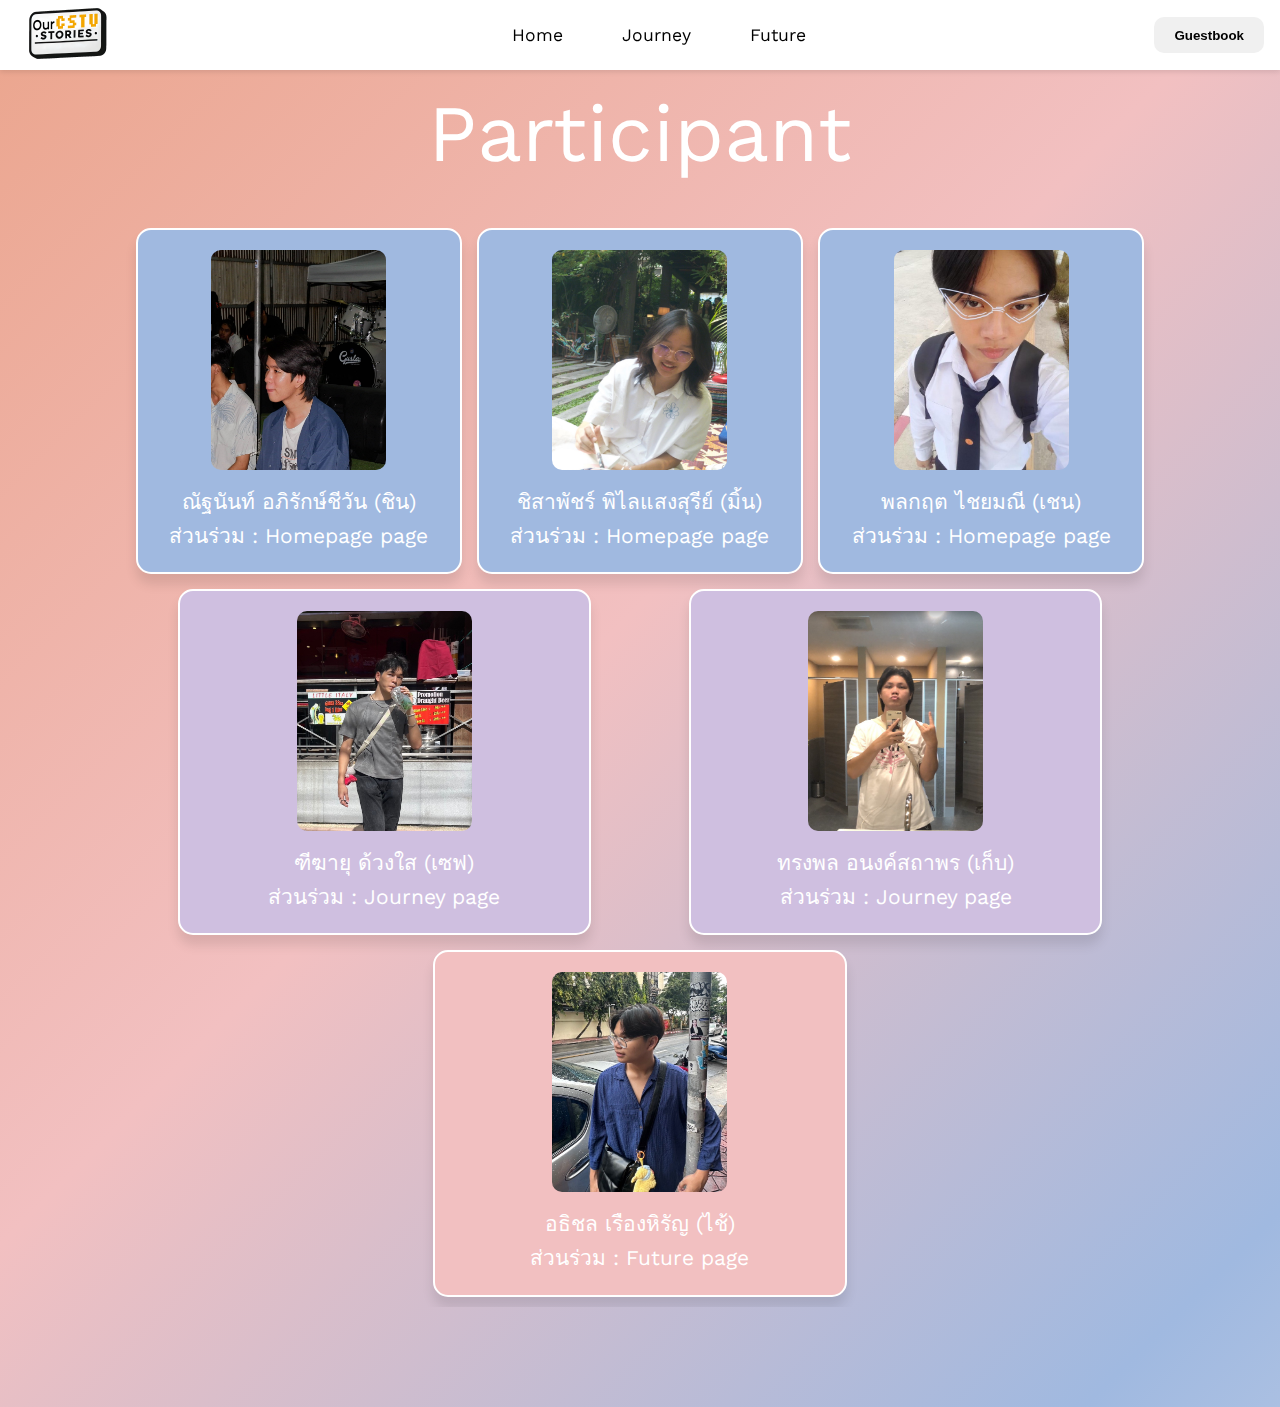
==== index.html @ 441b0a0b "Complete guestbook in Mobile device(add card method)" ====
<!DOCTYPE html>
<html lang="en">

<head>
  <meta charset="UTF-8">
  <meta name="viewport" content="width=device-width, initial-scale=1.0">
  <title>Our CSTU Stories</title>
  <link rel="stylesheet" href="./home.css">
  <link rel="icon" href="./recources/CSTUStory.png" type="image/png">
</head>

<body>
  <header class="nav">
    <img src="./recources/CSTUStory.png " alt="CSTUStory logo" class="logo">
    <button class="hamburger" aria-label="Toggle navigation">
      <span></span>
      <span></span>
      <span></span>
    </button>
    <nav class="menu">
      <ul>
        <li><a href="index.html">Home</a></li>
        <li><a href="journey.html">Journey</a></li>
        <li><a href="future.html">Future</a></li>
      </ul>
      <button><a href="#">Guestbook</a></button>
    </nav>
  </header>


  <div class="button-container">
    <button id ="participant" >Participant</button>
    <button id="Guestbook" >Guestbook</button>
  </div>

  <div class="title">
    <p>Participant</p>
  </div>

  <div class="slider-container">
    <div class="card-wrapper">
      <div class="card">
        <img src="recources/chin_pic.png" alt="chin_pic">
        <div class="name">
          <p>ณัฐนันท์ อภิรักษ์ชีวัน (ชิน)
            <br> ส่วนร่วม : Homepage page
          </p>
        </div>
      </div>
      <div class="card">
        <img src="recources/mint_pic.jpg" alt="mint_pic">
        <div class="name">
          <p>ชิสาพัชร์ พิไลแสงสุรีย์ (มิ้น)
            <br> ส่วนร่วม : Homepage page
          </p>
        </div>
      </div>
      <div class="card">
        <img src="recources/chain_pic.jpg" alt="chain_pic">
        <div class="name">
          <p>พลกฤต ไชยมณี (เชน)
            <br> ส่วนร่วม : Homepage page
          </p>
        </div>
      </div>

      <div class="card">
        <img src="recources/save_pic.jpg" alt="save_pic">
        <div class="name">
          <p>ฑีฆายุ ด้วงใส (เซฟ)
            <br> ส่วนร่วม : Journey page
          </p>
        </div>
      </div>
      <div class="card">
        <img src="recources/geb_pic.png" alt="geb_pic">
        <div class="name">
          <p>ทรงพล อนงค์สถาพร (เก็บ)
            <br> ส่วนร่วม : Journey page
          </p>
        </div>
      </div>
      <div class="card">
        <img src="recources/shai_pic.jpg" alt="shai_pic">
        <div class="name">
          <p>อธิชล เรืองหิรัญ (ไช้)
            <br> ส่วนร่วม : Future page
          </p>
        </div>
      </div>
      <div class="card">
        <img src="recources/nick_pic.jpg " alt="nick_pic">
        <div class="name">
          <p>พสชนัน ว่องไวคุณอนันต์ (นิค)
            <br> ส่วนร่วม : Future page
          </p>
        </div>
      </div>
      <div class="card">
        <form action="" method="">
          <legend>Guest Form</legend>
          <section>
            <label for="nameTh">Name-Surname:</label>
            <div>
              <input type="text" name="nameTh" id="nameTh" required placeholder="Name">
              <input type="text" name="surnameTh" id="surnameTh" required placeholder="Surname">
            </div>
          </section>
          <section>
            <label for="email">Email:</label>
            <input type="email" name="email" id="email" required placeholder="Your email address">
          </section>
          <section class="radios">
            <label for="userDevice">Your device:</label>
            <div class="radio-group">
              <label><input type="radio" name="userDevice" value="computer" checked> Desktop</label>
              <label><input type="radio" name="userDevice" value="tablet"> Tablet</label>
              <label><input type="radio" name="userDevice" value="smartphone"> Smartphone</label>
            </div>
          </section>
          <section>
            <label for="comment">Comment:</label>
            <textarea name="comment" id="comment" placeholder="Your comment(max-length 30 letters)" required maxlength="30"></textarea>
          </section>
          <div class="sub-container">
            <button type="submit">Submit</button>
          </div>
        </form>
      </div>
    </div>

    <div id="prev-btn" class="slide-btn">←</div>
    <div id="next-btn" class="slide-btn">→</div>
  </div>

  <script src="script.js"></script>

  <div class="spacer"></div>
</body>

</html>
---- home.css ----
@import url('https://fonts.googleapis.com/css2?family=Mali:ital,wght@0,200;0,300;0,400;0,500;0,600;0,700;1,200;1,300;1,400;1,500;1,600;1,700&family=Work+Sans:ital,wght@0,100..900;1,100..900&display=swap');

/* General Reset */
* {
  margin: 0;
  padding: 0;
  box-sizing: border-box;
}

/* Mobile First Styles */
body {
  font-family: "Work Sans", sans-serif;
  line-height: 1.6;
  background: linear-gradient(135deg,
      #eba58d,
      #f2c0c1,
      #a0b9e0,
      #e0e2ed,
      #d6cae4,
      #f2e0ed,
      #f8c9cf,
      #fef2c9);
  background-size: 400% 400%;
  animation: gradientAnimation 10s ease infinite;
  height: 100vh;

}

@keyframes gradientAnimation {
  0% {
    background-position: 0% 50%;
  }

  50% {
    background-position: 100% 50%;
  }

  100% {
    background-position: 0% 50%;
  }
}

.nav {
  display: flex;
  align-items: center;
  justify-content: space-between;
  background-color: white;
  padding: 1em;
  position: sticky;
  top: 0;
  z-index: 1000;
  box-shadow: 0 2px 5px rgba(0, 0, 0, 0.1);
  height: 70px;
  gap: 3em;

}

.logo {
  width: 100px;
}

.hamburger {
  display: flex;
  flex-direction: column;
  justify-content: space-around;
  width: 30px;
  height: 25px;
  background: none;
  border: none;
  cursor: pointer;
  z-index: 1100;
  position: relative;
  transition: transform 0.3s ease;
}

.hamburger span {
  display: block;
  width: 100%;
  height: 3px;
  background-color: black;
  border-radius: 5px;
  transition: all 0.3s ease-in-out;
}

.hamburger.active span:nth-child(1) {
  transform: translateY(8px) rotate(45deg);
}

.hamburger.active span:nth-child(2) {
  opacity: 0;
}

.hamburger.active span:nth-child(3) {
  transform: translateY(-8px) rotate(-45deg);
}

.menu {
  display: none;
  flex-direction: column;
  align-items: center;
  background-color: white;
  position: absolute;
  top: 60px;
  left: 0;
  width: 100%;
  box-shadow: 0 5px 10px rgba(0, 0, 0, 0.1);

}

.menu ul {
  list-style: none;
  display: flex;
  flex-direction: column;
  gap: 0.5em;
  padding: 1em;
  width: 100%;
  align-items: center;
}

.menu ul li a {
  text-decoration: none;
  color: black;
  font-size: 1.2em;
  padding: 0.5em 1em;
  border-radius: 5px;
  transition: background-color 0.3s, color 0.3s;
}

.menu ul li a:hover {
  background-color: #c7c7c7;
  color: black;
}

.menu button {
  border: none;
  padding: 0.8em 1.2em;
  border-radius: 10px;
  background-color: #f0f0f0;
  cursor: pointer;
  margin-bottom: 15px;
}

.menu button a {
  text-decoration: none;
  color: black;
  font-weight: bold;
}

.menu button:hover {
  background-color: #e0e0e0;
}

/* Active Menu Styles */
.menu.active {
  display: flex;
}

/* Tablet Styles (min-width: 768px) */
@media (min-width: 768px) {
  .hamburger {
    display: none;
  }

  .menu {
    display: flex;
    flex-direction: row;
    justify-content: space-between;
    align-items: center;
    position: static;
    background: none;
    box-shadow: none;
  }

  .menu ul {
    flex-direction: row;
    gap: 1.5em;
    padding: 0;
  }

  .menu button {
    padding: 0.8em 1.5em;
    margin-top: 15px;
  }
}

/* Desktop Styles (min-width: 1024px) */
@media (min-width: 1024px) {


  .menu ul {
    justify-content: center;
    flex: 1;
  }

  .menu ul li a {
    font-size: 1.1em;
  }

  .menu button {
    padding: 0.8em 1.5em;
    margin-top: 15px;
  }

  main {
    padding: 3em;
  }

  footer {
    font-size: 1em;
  }
}

@media (max-width: 768px) {
  .menu button {
    display: none;
  }
}

/*--------------------------------Content-------------------------------------------*/
.slider-container {
  position: relative;
  display: flex;
  justify-content: center;
  align-items: center;
  width: 100%;
  height: auto;
  overflow: hidden;
  margin: 0 auto;
  padding: 10px;
  margin-top: 20px;
}

.card-wrapper {
  display: flex;
  transition: transform 0.3s ease-in-out;
  gap: 15px;
  width: max-content;
}

.spacer{
  padding: 50px;
}

.card {
  width: 300px;
  flex-shrink: 0;
  display: flex;
  justify-content: center;
  align-items: center;
  text-align: center;
  padding: 20px;
  box-sizing: border-box;
  background-color: #a0b9e0;
  border-radius: 15px;
  box-shadow: 0 10px 12px rgba(0, 0, 0, 0.1);
  color: #333;
}

.slide-btn {
  position: absolute;
  top: 50%;
  transform: translateY(-50%);
  background-color: rgba(0, 0, 0, 0.5);
  color: white;
  width: 35px;
  height: 35px;
  border-radius: 50%;
  cursor: pointer;
  z-index: 10;
  display: flex;
  justify-content: center;
  align-items: center;
}

#prev-btn {
  left: 10px;
}

#next-btn {
  right: 10px;
}

@media (max-width: 800px) {
  .slider-container {
    width: 80%;
    padding: 5px;
    border-radius: 30px;
  }

  .card-wrapper {
    gap: 15px;
    width: max-content;
  }

  .card {
    width: 100%;
    padding: 200px;
    height: 500px;
    border-radius: 30px;
  }

  .name {
    margin-top: 15px;
    color: white;
    font-size: 20px;
  }

  .slide-btn {
    width: 35px;
    height: 35px;
  }

  .card img {
    display: flex;
    justify-content: center;
    align-items: center;
    width: 250px;
    height: 350px;
    border-radius: 10px;
  }

  .button-container {
    padding: 20px;
    margin-top: 40px;
    border-radius: 20px;
    display: flex;
    justify-content: center;
    gap: 30px;
  }

  .button-container button {
    padding: 20px;
    border-radius: 30px;
    font-size: 20px;
    background-color: #f8f9fa;
    border: none;
    transition: border 0.3s, background-color 0.5s;
  }

  .button-container button:hover {
    border: #eba58d solid 2px;
    background-color: #fef3ed;
    cursor: pointer;
  }

  .title {
    display: none;
  }

  .inline {
    display: inline-block;
  }

  form {
    display: flex;
    flex-direction: column;
    padding: 20px;
    max-width: 300px;
    margin: 0 auto;
    /* Ensure full width inputs */
    gap: 5px;
    /* Add spacing between sections */
  }

  legend {
    font-size: 1.2em;
    font-weight: bold;
  }

  form section {
    display: flex;
    flex-direction: column;
    gap: 8px;
  }

  form input,
  form textarea,
  form button {
    width: 100%;
    height: 2.5em;
    padding: 0.5em;
    font-size: 1em;
    border: 1px solid #ccc;
    border-radius: 5px;
  }

  form input:focus,
  textarea:focus {
    outline: none;
  }

  form label {
    text-align: left;
  }

  form textarea {
    height: 6em;
    resize: none;
  }

  form input[type="radio"] {
    width: auto;
    height: auto;
  }

  form input[name="surnameTh"] {
    margin-top: 3px;
  }

  form button {
    background-color: #fef2c9;
    border: none;
    font-size: 1em;
    font-weight: bold;
    cursor: pointer;
    padding: 0px;
    width: 50%;
    height: 2em;
    border-radius: 5px;
    transition: background-color 0.3s ease;
  }

  form button:hover {
    background-color: #e0e0e0;
  }

  .sub-container {
    text-align: right;
  }

  .radio-group {
    display: flex;
    flex-wrap: wrap;
    justify-content: flex-start;
    gap: 10px;
    align-items: center;
  }

  .radio-group label {
    display: flex;
    align-items: center;
    gap: 5px;
    font-size: 1em;
  }

  :root {
    --color1: #f8c9cf;
    --color2: #f2d7ee;
    --color3: #c8f4de;
    --color4: #fde5b6;
    --color5: #c9daf8;
  }
  
  .user-comment {
    display: flex;
    flex-direction: column;
    justify-content: left;
    padding: 10px;
    border-radius: 25px;
    background-color: var(--random-color, #f8c9cf); 
    color: white;
    font-size: 15px;
    margin-bottom: 10px;
  }
  
  #user_name {
    font-size: 20px;
    color: #ff5269;
  }

  .comment-header img {
    width: 40px;
    height: 40px;
    border-radius: 50%; 
    object-fit: cover; 
  }

  .comment-header {
    display: flex;
    align-items: center; 
    gap: 10px; 
    margin-bottom: 5px; 
  }
}


@media (min-width: 800px) {
  .card-wrapper {
    flex-wrap: wrap;
    justify-content: space-between;
    width: 80%;
  }

  .card:nth-child(-n+3) {
    width: calc(33.33% - 10px);
  }

  .card:nth-child(n+4):nth-child(-n+5) {
    width: calc(42% - 10px);
    margin: 0 auto;
  }

  .card:nth-child(n+6):nth-child(-n+7) {
    width: calc(42% - 10px);
    margin: 0 auto;
  }

  .card:nth-child(n+7) {
    display: none;
  }

  .card {
    padding: 20px;
    border: rgb(255, 255, 255) solid 2px;
  }

  .name {
    margin-top: 15px;
    color: white;
    font-size: 21px;
  }

  .slide-btn {
    display: none;
  }

  .card img {
    display: flex;
    justify-content: center;
    align-items: center;
    width: 175px;
    height: 220px;
    border-radius: 10px;
  }

  .button-container {
    display: none;
  }

  .title {
    font-size: 80px;
    color: white;
    display: flex;
    justify-content: center;
  }

}

.card:nth-child(4) {
  background-color: #cfbfe0;
}

.card:nth-child(5) {
  background-color: #cfbfe0;
}

.card:nth-child(6) {
  background-color: #f2c0c1;
}

.card:nth-child(7) {
  background-color: #f2c0c1;
}

.card {
  display: flex;
  flex-direction: column;
  justify-content: center;
}
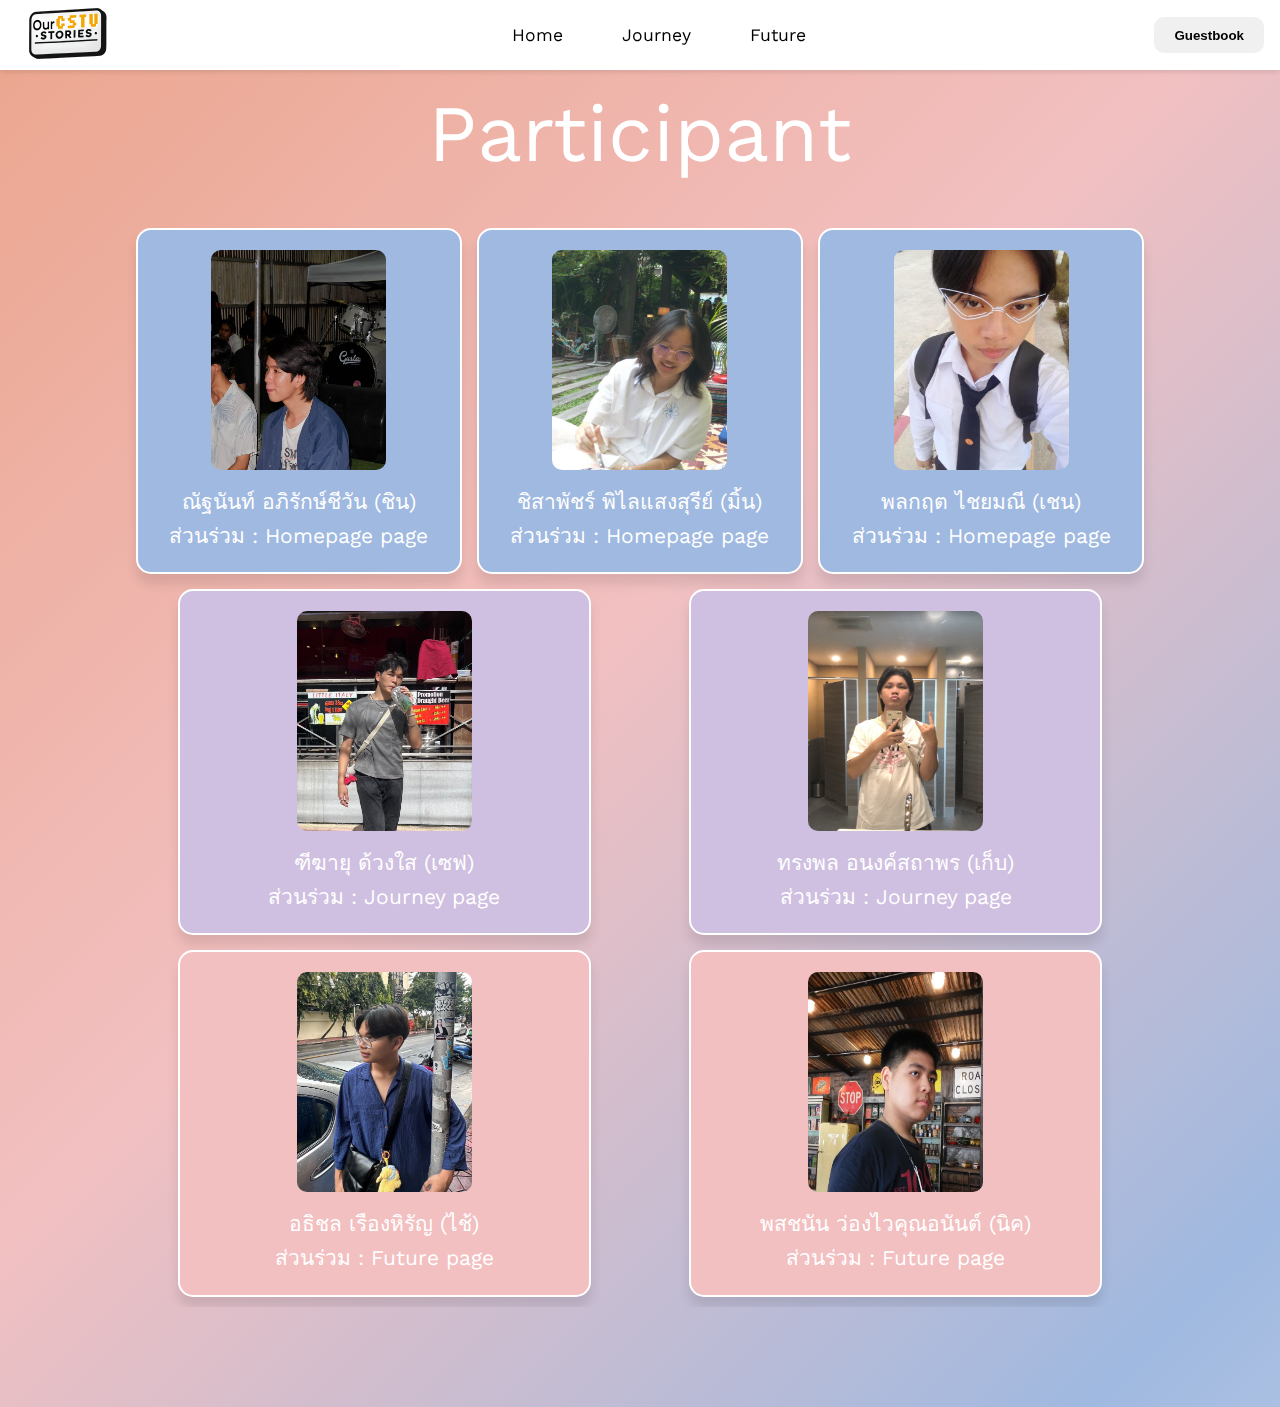
==== commit 28599018: "Create guestbook form for desktop device" ====
--- a/index.html
+++ b/index.html
@@ -23,14 +23,13 @@
         <li><a href="journey.html">Journey</a></li>
         <li><a href="future.html">Future</a></li>
       </ul>
-      <button><a href="#">Guestbook</a></button>
+      <button id="guestbookButton"><a>Guestbook</a></button>
     </nav>
   </header>
 
-
   <div class="button-container">
-    <button id ="participant" >Participant</button>
-    <button id="Guestbook" >Guestbook</button>
+    <button id="participant">Participant</button>
+    <button id="Guestbook">Guestbook</button>
   </div>
 
   <div class="title">
@@ -96,41 +95,73 @@
           </p>
         </div>
       </div>
-      <div class="card">
-        <form action="" method="">
-          <legend>Guest Form</legend>
-          <section>
-            <label for="nameTh">Name-Surname:</label>
-            <div>
-              <input type="text" name="nameTh" id="nameTh" required placeholder="Name">
-              <input type="text" name="surnameTh" id="surnameTh" required placeholder="Surname">
+        <div class="card">
+          <form id="mobileForm" class="guestForm" action="" method="">
+            <legend>Guest Form</legend>
+            <section>
+              <label for="nameTh">Name-Surname:</label>
+              <div>
+                <input type="text" name="nameTh" id="nameTh" required placeholder="Name">
+                <input type="text" name="surnameTh" id="surnameTh" required placeholder="Surname">
+              </div>
+            </section>
+            <section>
+              <label for="email">Email:</label>
+              <input type="email" name="email" id="email" required placeholder="Your email address">
+            </section>
+            <section class="radios">
+              <label for="userDevice">Your device:</label>
+              <div class="radio-group">
+                <label><input type="radio" name="userDevice" value="Computer" checked> Desktop</label>
+                <label><input type="radio" name="userDevice" value="Tablet"> Tablet</label>
+                <label><input type="radio" name="userDevice" value="Smartphone"> Smartphone</label>
+              </div>
+            </section>
+            <section>
+              <label for="comment">Comment:</label>
+              <textarea name="comment" id="comment" placeholder="Your comment(max-length 30 letters)" required maxlength="30"></textarea>
+            </section>
+            <div class="sub-container">
+              <button id="submitButton" type="submit">Submit</button>
             </div>
-          </section>
-          <section>
-            <label for="email">Email:</label>
-            <input type="email" name="email" id="email" required placeholder="Your email address">
-          </section>
-          <section class="radios">
-            <label for="userDevice">Your device:</label>
-            <div class="radio-group">
-              <label><input type="radio" name="userDevice" value="computer" checked> Desktop</label>
-              <label><input type="radio" name="userDevice" value="tablet"> Tablet</label>
-              <label><input type="radio" name="userDevice" value="smartphone"> Smartphone</label>
-            </div>
-          </section>
-          <section>
-            <label for="comment">Comment:</label>
-            <textarea name="comment" id="comment" placeholder="Your comment(max-length 30 letters)" required maxlength="30"></textarea>
-          </section>
-          <div class="sub-container">
-            <button type="submit">Submit</button>
-          </div>
-        </form>
-      </div>
+          </form>
+        </div>
     </div>
 
-    <div id="prev-btn" class="slide-btn">←</div>
-    <div id="next-btn" class="slide-btn">→</div>
+    <div id="prev-btn" class="slide-btn">⬅️</div>
+    <div id="next-btn" class="slide-btn">➡️</div>
+  </div>
+
+  <div id="sidebar">
+    <form id="desktopForm"  class="guestForm" action="" method="">
+      <legend>Guest Form</legend>
+      <section>
+        <label for="nameTh">Name-Surname:</label>
+        <div>
+          <input type="text" name="nameTh" id="nameTh" required placeholder="Name">
+          <input type="text" name="surnameTh" id="surnameTh" required placeholder="Surname">
+        </div>
+      </section>
+      <section>
+        <label for="email">Email:</label>
+        <input type="email" name="email" id="email" required placeholder="Your email address">
+      </section>
+      <section class="radios">
+        <label for="userDevice">Your device:</label>
+        <div class="radio-group">
+          <label><input type="radio" name="userDevice" value="Computer" checked> Desktop</label>
+          <label><input type="radio" name="userDevice" value="Tablet"> Tablet</label><br>
+          <label><input type="radio" name="userDevice" value="Smartphone"> Smartphone</label>
+        </div>
+      </section>
+      <section>
+        <label for="comment">Comment:</label>
+        <textarea name="comment" id="comment" placeholder="Your comment(max-length 30 letters)" required maxlength="30"></textarea>
+      </section>
+      <div class="sub-container">
+        <button id="submitButton" type="submit">Submit</button>
+      </div>
+    </form>
   </div>
 
   <script src="script.js"></script>
--- a/home.css
+++ b/home.css
@@ -308,6 +308,9 @@
   .slide-btn {
     width: 35px;
     height: 35px;
+    background-color: white;
+    color: #333;
+ 
   }
 
   .card img {
@@ -481,6 +484,12 @@
     gap: 10px; 
     margin-bottom: 5px; 
   }
+
+  #sidebar
+  {
+    display: none;
+  }
+
 }
 
 
@@ -505,7 +514,7 @@
     margin: 0 auto;
   }
 
-  .card:nth-child(n+7) {
+  .card:nth-child(n+8) {
     display: none;
   }
 
@@ -544,6 +553,41 @@
     justify-content: center;
   }
 
+  #sidebar
+  {
+    position: fixed;
+    top: 0px;
+    left: -350px; 
+    width: 350px;
+    height: 100%;
+    background-color: #f2e0ed;
+    opacity: 95%;
+    color: white;
+    transition: left 0.3s ease;
+    padding: 20px;
+  }
+  #sidebar form
+  {
+    margin-top: 100px;
+    padding: 20px;
+    background-color: #a0c3ff;
+    border-radius: 10%;
+  }
+
+  form button {
+    background-color: #fef2c9;
+    align-items: center;
+    border: none;
+    font-size: 1em;
+    font-weight: bold;
+    cursor: pointer;
+    padding: 0px;
+    width: 100px;
+    height: 2em;
+    border-radius: 5px;
+    transition: background-color 0.3s ease;
+  }
+
 }
 
 .card:nth-child(4) {
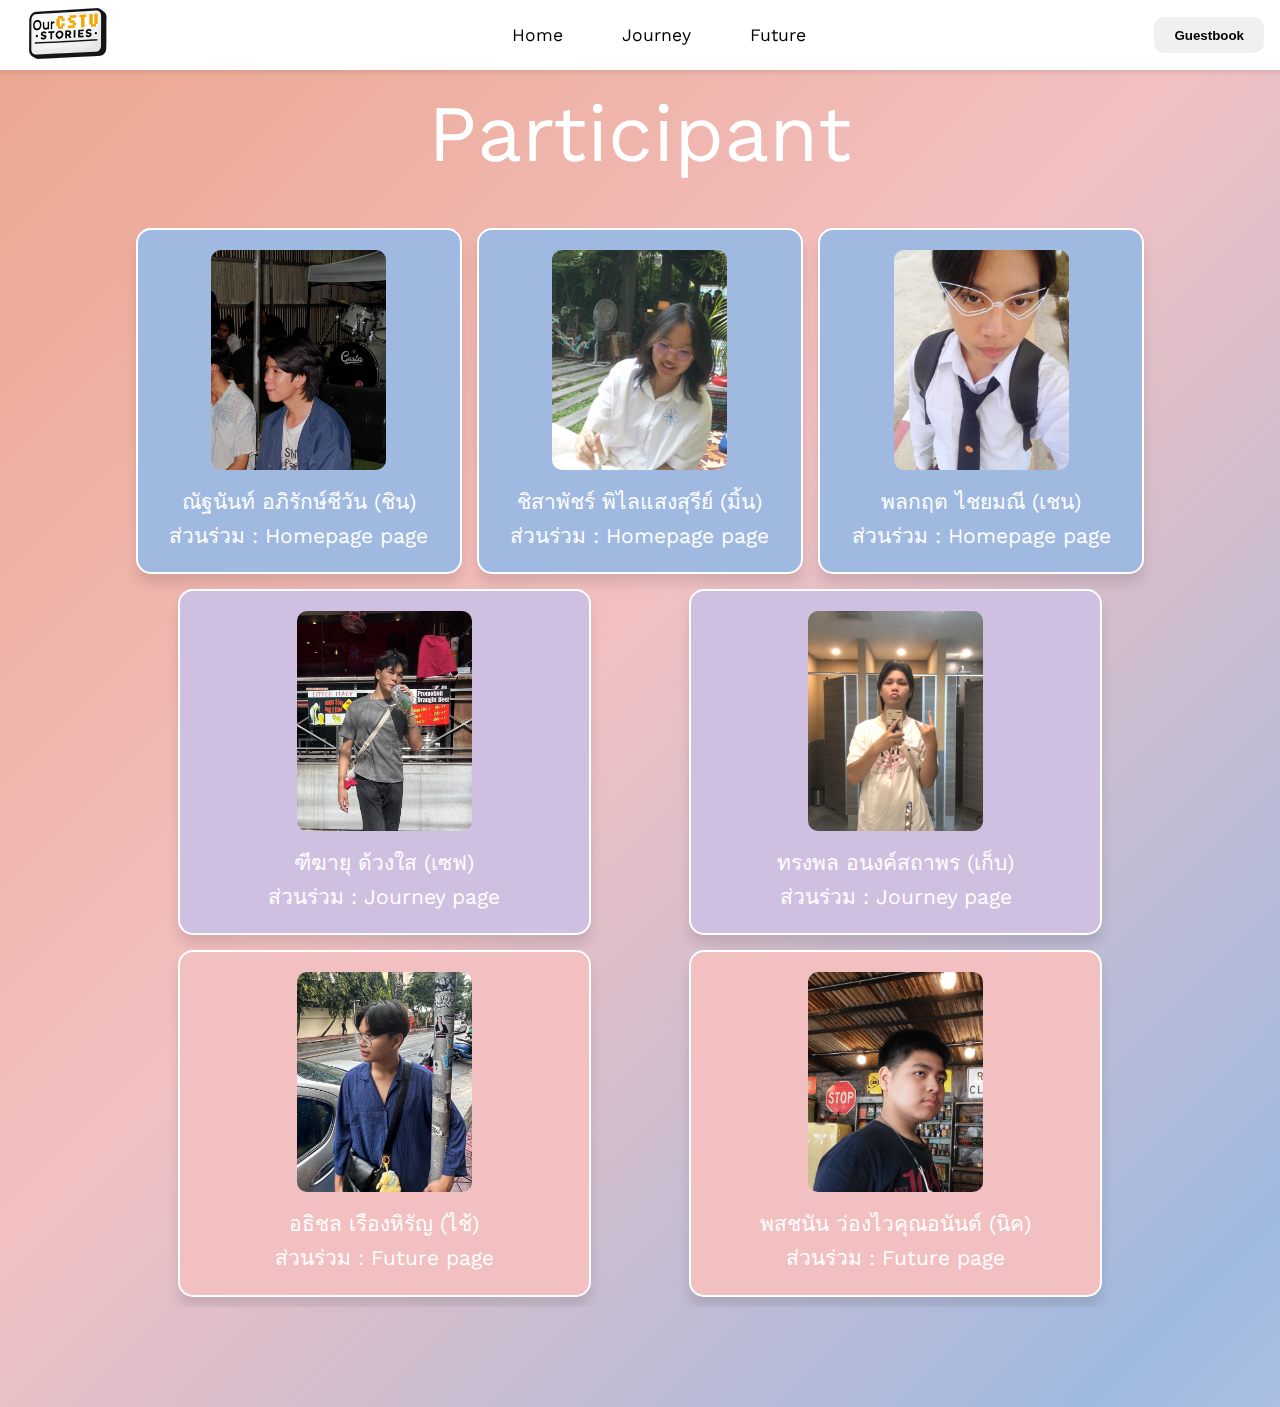
==== commit 17188693: "Complete guestbook function on desktop device" ====
--- a/index.html
+++ b/index.html
@@ -132,7 +132,7 @@
     <div id="next-btn" class="slide-btn">➡️</div>
   </div>
 
-  <div id="sidebar">
+  <div class="sidebar" id="sidebar">
     <form id="desktopForm"  class="guestForm" action="" method="">
       <legend>Guest Form</legend>
       <section>
--- a/home.css
+++ b/home.css
@@ -237,7 +237,7 @@
   width: max-content;
 }
 
-.spacer{
+.spacer {
   padding: 50px;
 }
 
@@ -280,6 +280,10 @@
   right: 10px;
 }
 
+img {
+  object-fit: cover !important;
+}
+
 @media (max-width: 800px) {
   .slider-container {
     width: 80%;
@@ -310,7 +314,7 @@
     height: 35px;
     background-color: white;
     color: #333;
- 
+
   }
 
   .card img {
@@ -453,19 +457,19 @@
     --color4: #fde5b6;
     --color5: #c9daf8;
   }
-  
+
   .user-comment {
     display: flex;
     flex-direction: column;
     justify-content: left;
     padding: 10px;
     border-radius: 25px;
-    background-color: var(--random-color, #f8c9cf); 
+    background-color: var(--random-color, #f8c9cf);
     color: white;
     font-size: 15px;
     margin-bottom: 10px;
   }
-  
+
   #user_name {
     font-size: 20px;
     color: #ff5269;
@@ -474,15 +478,15 @@
   .comment-header img {
     width: 40px;
     height: 40px;
-    border-radius: 50%; 
-    object-fit: cover; 
+    border-radius: 50%;
+    object-fit: cover;
   }
 
   .comment-header {
     display: flex;
-    align-items: center; 
-    gap: 10px; 
-    margin-bottom: 5px; 
+    align-items: center;
+    gap: 10px;
+    margin-bottom: 5px;
   }
 
   #sidebar
@@ -565,6 +569,7 @@
     color: white;
     transition: left 0.3s ease;
     padding: 20px;
+    overflow: scroll;
   }
   #sidebar form
   {
@@ -572,6 +577,7 @@
     padding: 20px;
     background-color: #a0c3ff;
     border-radius: 10%;
+    margin-bottom: 10px;
   }
 
   form button {
@@ -588,6 +594,46 @@
     transition: background-color 0.3s ease;
   }
 
+  :root {
+    --color1: #f8c9cf;
+    --color2: #f2d7ee;
+    --color3: #c8f4de;
+    --color4: #fde5b6;
+    --color5: #c9daf8;
+  }
+
+  .user-comment-desktop {
+    margin-top: 10px;
+    display: flex;
+    flex-direction: column;
+    justify-content: left;
+    padding: 10px;
+    border-radius: 25px;
+    background-color: var(--random-color, #f8c9cf);
+    color: white;
+    font-size: 15px;
+    margin-bottom: 5px;
+  }
+
+  #user_name {
+    font-size: 20px;
+    color: #ff5269;
+  }
+
+  .comment-header img {
+    width: 40px;
+    height: 40px;
+    border-radius: 50%;
+    object-fit: cover;
+  }
+
+  .comment-header {
+    display: flex;
+    align-items: center;
+    gap: 10px;
+    margin-bottom: 5px;
+  }
+
 }
 
 .card:nth-child(4) {
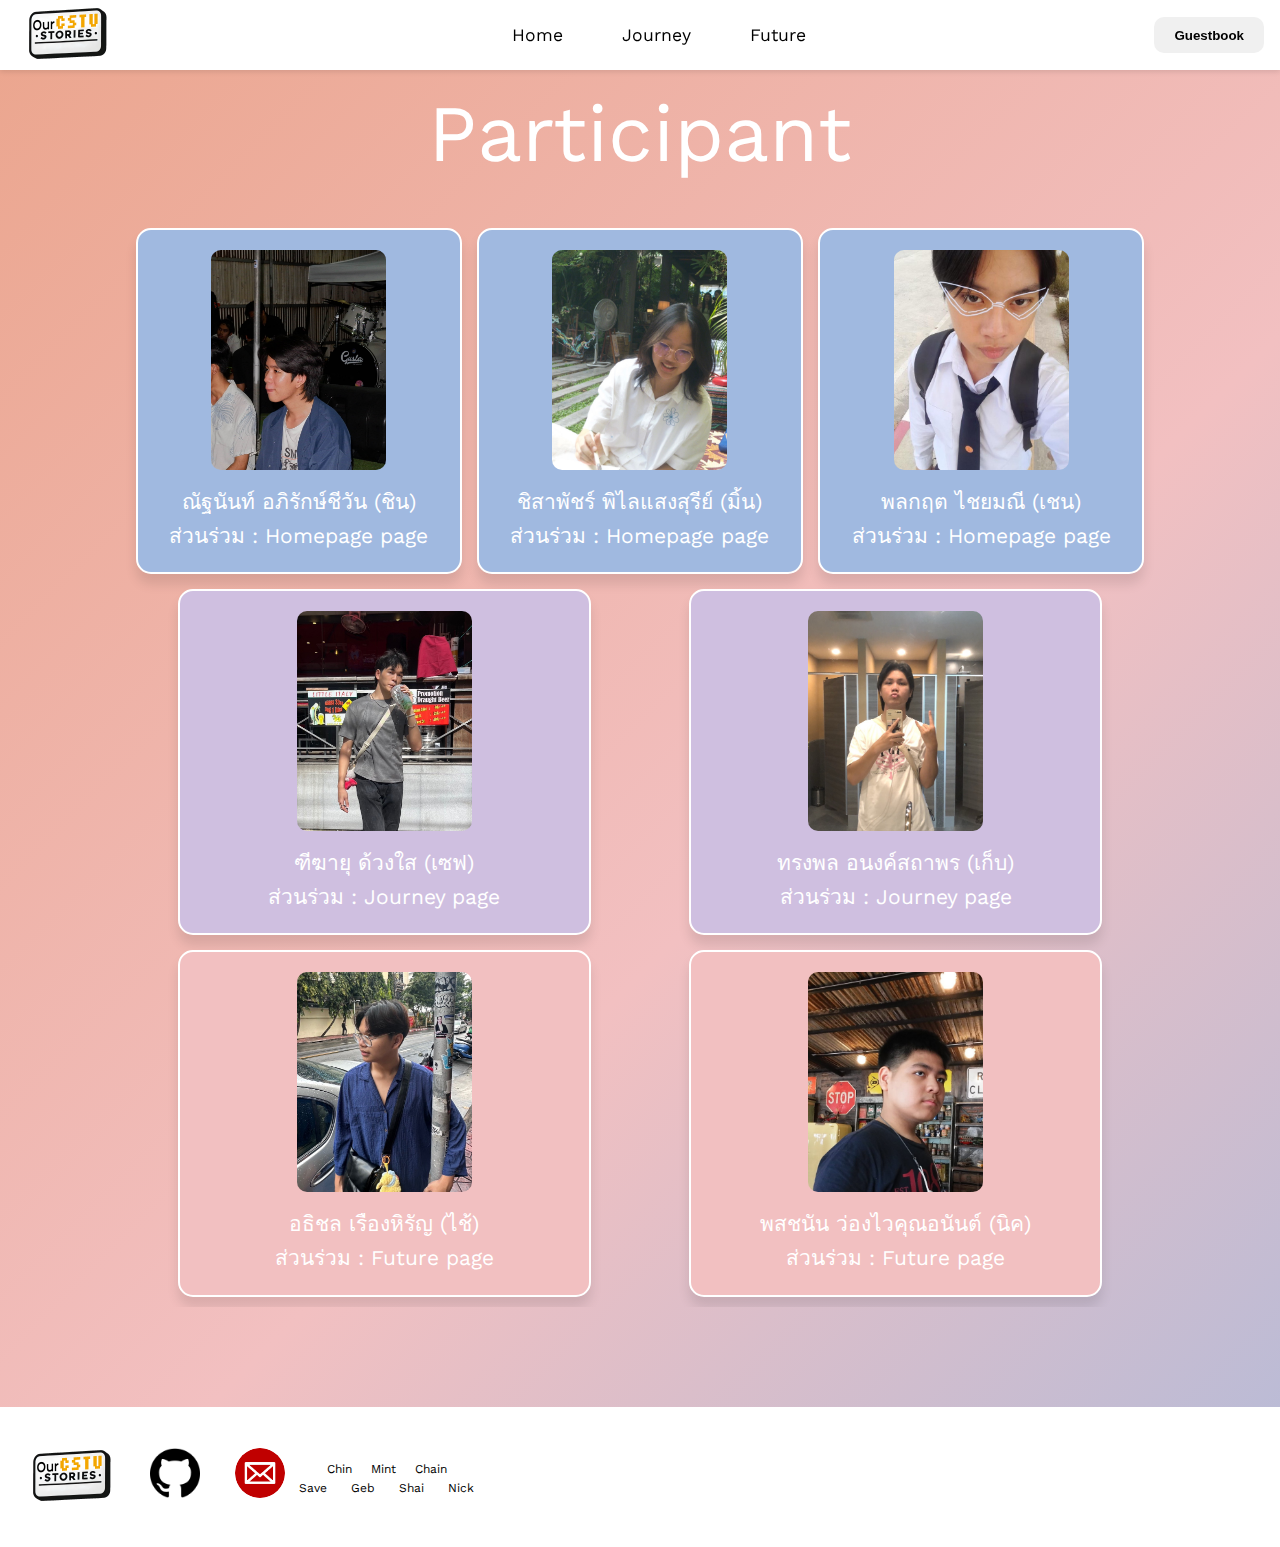
==== commit 6cd3768d: "Add responsive footer to every pages" ====
--- a/index.html
+++ b/index.html
@@ -167,6 +167,35 @@
   <script src="script.js"></script>
 
   <div class="spacer"></div>
+
+  <footer>
+    <img src="./recources/CSTUStory.png " alt="CSTUStory logo" class="logo">
+    <div class="git">
+      <a href="https://github.com/Nuttanan-Apirakcheewan/6709616483_MyCSTUStory">
+        <img id="git"src="recources/github_logo.png" alt="github">
+      </a>
+    </div>
+
+    <div class="contact">
+      <img id="email" src="recources/email_logo.png" alt="email">
+
+      <div class="container">
+        <div class="strow">
+          <p><a href="mailto:nuttanan.api@dome.tu.ac.th">Chin</a></p>
+          <p><a href="mailto:chisapat.pil@dome.tu.ac.th">Mint</a></p>
+          <p><a href="mailto:jsonbrody@gmail.com">Chain</a></p>
+        </div>
+  
+        <div class="ndrow">
+          <p><a href="mailto:teekayu.dua@dome.tu.ac.th">Save</a></p>
+        <p><a href="mailto:songpol.anong@gmail.com">Geb</a></p>
+        <p><a href="mailto:atichol.rue@dome.tu.ac.th">Shai</a></p>
+        <p><a href="mailto:poschanun.won@dome.tu.ac.th">Nick</a></p>
+        </div>
+      </div>
+    </div>
+    
+  </footer>
 </body>
 
 </html>--- a/home.css
+++ b/home.css
@@ -22,7 +22,7 @@
       #fef2c9);
   background-size: 400% 400%;
   animation: gradientAnimation 10s ease infinite;
-  height: 100vh;
+  height: 100%;
 
 }
 
@@ -154,6 +154,113 @@
 .menu.active {
   display: flex;
 }
+
+footer{
+  padding : 20px;
+  background-color: white;
+  display: flex;
+  justify-content: left;
+  flex-direction: row;
+  flex-wrap: wrap;
+  gap: 35px;
+}
+
+footer img{
+  width:100px;
+  height: 100px;
+}
+
+.git
+{
+  display: flex;
+  justify-content: center;
+  flex-direction: column;
+  margin-left: -20px;
+}
+
+#git
+{
+  width:50px;
+  height: 50px;
+  margin-left: 15px;
+}
+
+#email
+{
+  border-radius: 50%;
+  width:50px;
+  height: 50px;
+  display: flex;
+  justify-content: center;
+  flex-direction: column;
+  margin-top: 21px;
+}
+
+.contact
+{
+  display: flex;
+  justify-content: center;
+  font-size: 10px;
+  border-radius: 30%;
+
+}
+
+.container
+{
+  margin-bottom: 0px;
+  margin-left: 12px;
+  display: flex;
+  justify-content: center;
+  flex-direction: column;
+  
+}
+
+.container p a
+{
+
+  text-decoration: none;
+  color: black;
+  font-size: 1.2em;
+  border-radius: 5px;
+  padding: 2px;
+  transition: background-color 0.3s, color 0.3s;
+}
+
+.container .strow p a:hover, 
+.container .ndrow p a:hover {
+  background-color: #fad6d6;
+  color: black;
+}
+
+.strow
+{
+  display: flex;
+  margin-top: 5px;
+  flex-direction: row;
+  gap: 15px;
+  justify-content: center;
+}
+
+.ndrow
+{
+  display: flex;
+  flex-direction: row;
+  gap: 20px;
+}
+
+@media (max-width: 494px){
+  footer{
+    display: flex;
+    justify-content: center;
+
+  }
+
+  .contact
+{
+  margin-top: -60px;
+}
+}
+
 
 /* Tablet Styles (min-width: 768px) */
 @media (min-width: 768px) {
@@ -286,13 +393,14 @@
 
 @media (max-width: 800px) {
   .slider-container {
-    width: 80%;
+    width: 87%;
     padding: 5px;
     border-radius: 30px;
+
   }
 
   .card-wrapper {
-    gap: 15px;
+    gap: 0px;
     width: max-content;
   }
 
@@ -342,6 +450,7 @@
     background-color: #f8f9fa;
     border: none;
     transition: border 0.3s, background-color 0.5s;
+    border: #eba58d00 solid 2px;
   }
 
   .button-container button:hover {
@@ -364,9 +473,7 @@
     padding: 20px;
     max-width: 300px;
     margin: 0 auto;
-    /* Ensure full width inputs */
     gap: 5px;
-    /* Add spacing between sections */
   }
 
   legend {
@@ -425,6 +532,7 @@
     height: 2em;
     border-radius: 5px;
     transition: background-color 0.3s ease;
+    color: black;
   }
 
   form button:hover {
@@ -489,8 +597,7 @@
     margin-bottom: 5px;
   }
 
-  #sidebar
-  {
+  #sidebar {
     display: none;
   }
 
@@ -557,11 +664,10 @@
     justify-content: center;
   }
 
-  #sidebar
-  {
+  #sidebar {
     position: fixed;
     top: 0px;
-    left: -350px; 
+    left: -350px;
     width: 350px;
     height: 100%;
     background-color: #f2e0ed;
@@ -571,13 +677,19 @@
     padding: 20px;
     overflow: scroll;
   }
-  #sidebar form
-  {
+
+  #sidebar form {
     margin-top: 100px;
     padding: 20px;
     background-color: #a0c3ff;
     border-radius: 10%;
     margin-bottom: 10px;
+  }
+
+  #sidebar form legend {
+    color: black;
+    font-size: 20px;
+    font-weight: bold;
   }
 
   form button {
